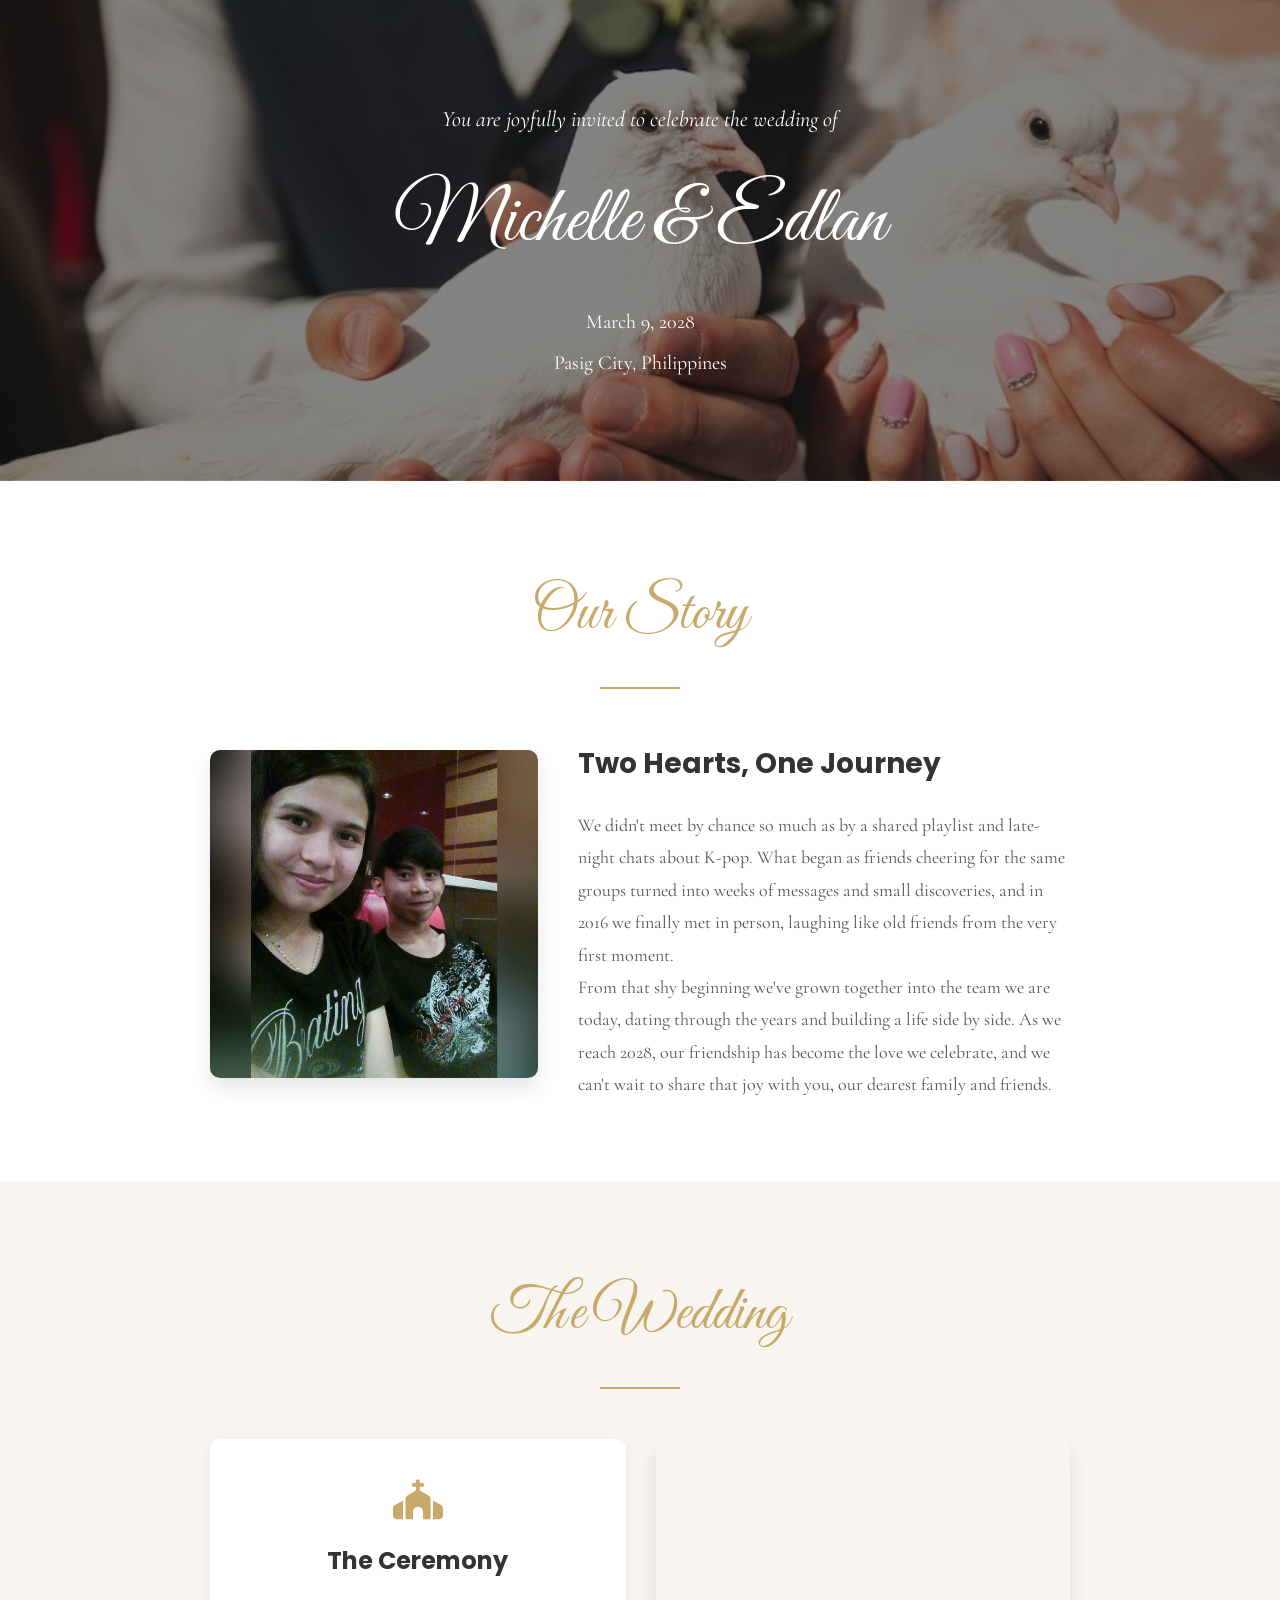
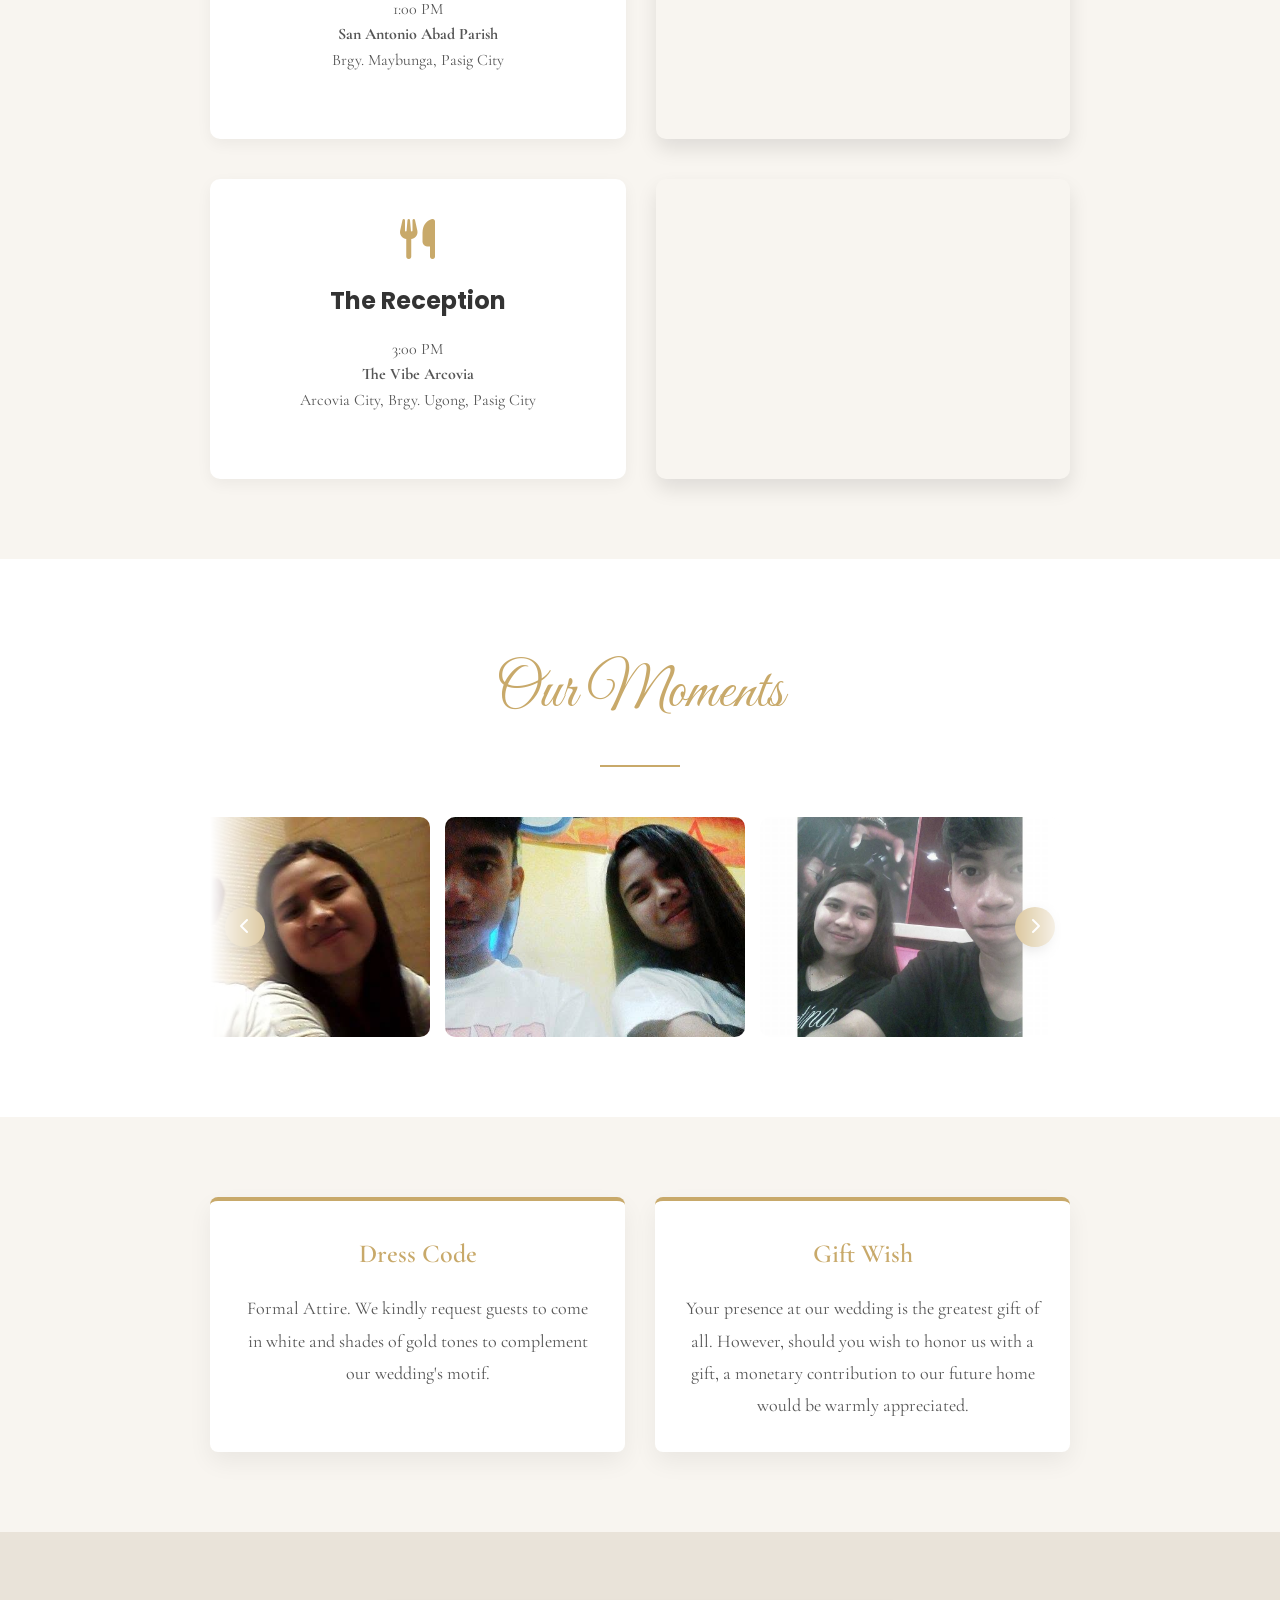
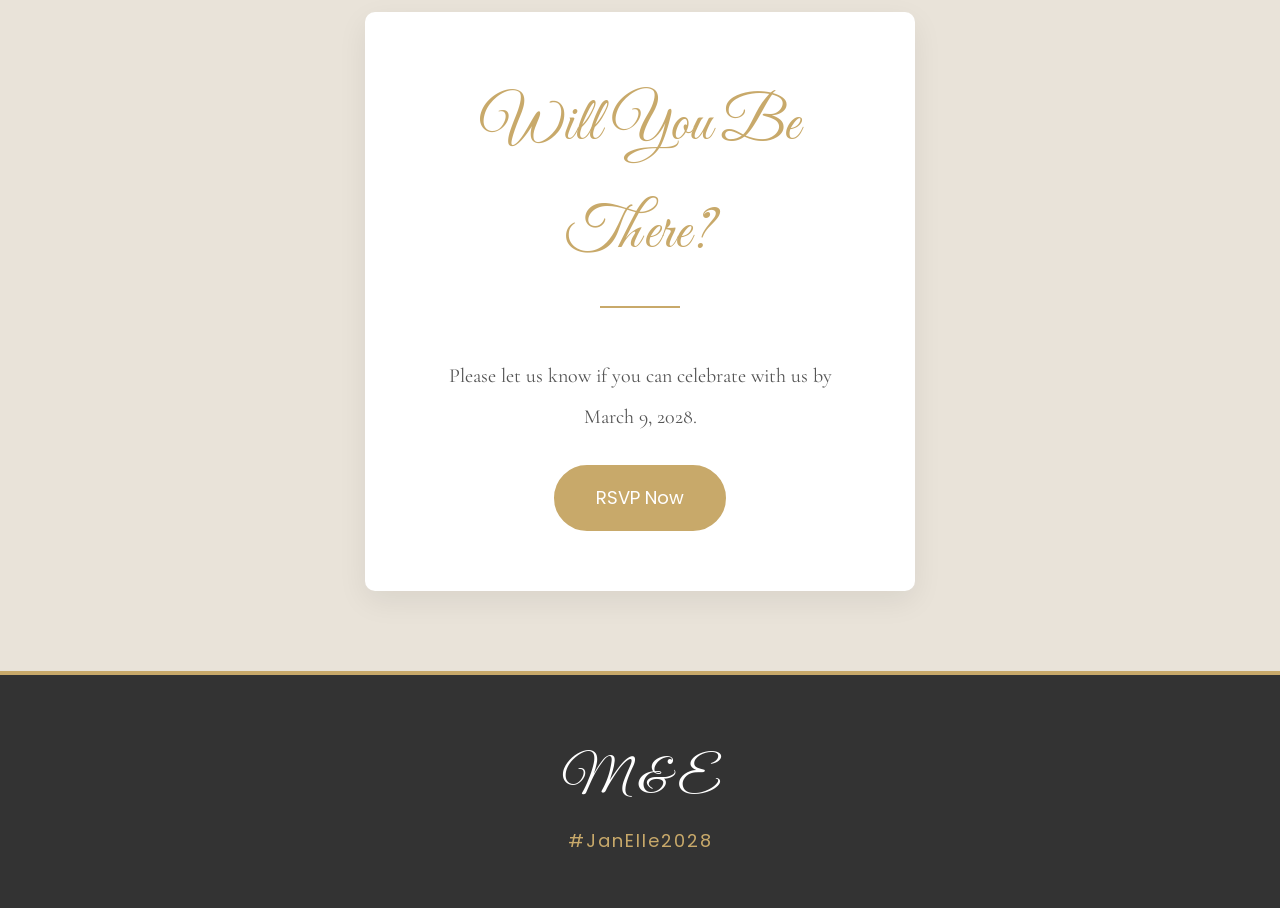
==== invitation.html @ df29e077 "FINAL-WEDDING-INVITATION" ====
<!DOCTYPE html>
<html lang="en">
<head>
    <meta charset="UTF-8">
    <meta name="viewport" content="width=device-width, initial-scale=1.0">
    <title>You're Invited! | Michelle & Edlan</title>

    <link rel="stylesheet" href="css/invitation.css">

    <!-- Fonts -->
    <link rel="preconnect" href="https://fonts.googleapis.com">
    <link rel="preconnect" href="https://fonts.gstatic.com" crossorigin>
    <link href="https://fonts.googleapis.com/css2?family=Cormorant+Garamond:ital,wght@0,400;0,600;1,400&family=Great+Vibes&family=Poppins:wght@300;400&display=swap" rel="stylesheet">
    
    <!-- Icons (Font Awesome) -->
    <link rel="stylesheet" href="https://cdnjs.cloudflare.com/ajax/libs/font-awesome/6.5.2/css/all.min.css">

    <link rel="icon" href="favicon.svg" type="image/svg+xml">
</head>
<body class="fade-in">

    <!-- Header Section -->
    <header class="main-header">
        <div class="container">
            <p>You are joyfully invited to celebrate the wedding of</p>
            <h1 class="couple-names">Michelle & Edlan</h1>
            <div class="date-place">
                <span>March 9, 2028</span>
                <span>Pasig City, Philippines</span>
            </div>
        </div>
    </header>

    <!-- Our Story Section -->
    <section class="story-section scroll-reveal">
        <div class="container">
            <h2 class="section-title">Our Story</h2>
            <div class="story-content">
                <div class="story-image">
                    <img class="lightbox-target" src="img/our-story.jpg" alt="Couple Photo">
                </div>
                <div class="story-text">
                    <h3>Two Hearts, One Journey</h3>
                    <p>We didn't meet by chance so much as by a shared playlist and late-night chats about K‑pop. What began as friends cheering for the same groups turned into weeks of messages and small discoveries, and in 2016 we finally met in person, laughing like old friends from the very first moment.</p>
                    <p>From that shy beginning we've grown together into the team we are today, dating through the years and building a life side by side. As we reach 2028, our friendship has become the love we celebrate, and we can't wait to share that joy with you, our dearest family and friends.</p>
                </div>
            </div>
        </div>
    </section>

    <!-- Event Details Section -->
    <section class="event-section scroll-reveal">
        <div class="container">
            <h2 class="section-title">The Wedding</h2>
            <div class="event-rows">
                <div class="event-row">
                    <div class="event-card">
                        <i class="fa-solid fa-church"></i>
                        <h3>The Ceremony</h3>
                        <p>1:00 PM</p>
                        <p><strong>San Antonio Abad Parish</strong></p>
                        <p>Brgy. Maybunga, Pasig City</p>
                    </div>
                    <div class="map-container">
                        <iframe
                            src="https://www.google.com/maps?q=14.5780865,121.0821453&z=16&output=embed"
                            width="100%"
                            height="300"
                            style="border:0;"
                            allowfullscreen=""
                            loading="lazy"
                            referrerpolicy="no-referrer-when-downgrade">
                        </iframe>
                    </div>
                </div>

                <div class="event-row">
                    <div class="event-card">
                        <i class="fa-solid fa-utensils"></i>
                        <h3>The Reception</h3>
                        <p>3:00 PM</p>
                        <p><strong>The Vibe Arcovia</strong></p>
                        <p>Arcovia City, Brgy. Ugong, Pasig City</p>
                    </div>
                    <div class="map-container">
                        <iframe
                            src="https://www.google.com/maps?q=14.5786326,121.0717925&z=16&output=embed"
                            width="100%"
                            height="300"
                            style="border:0;"
                            allowfullscreen=""
                            loading="lazy"
                            referrerpolicy="no-referrer-when-downgrade">
                        </iframe>
                    </div>
                </div>
            </div>
        </div>
    </section>

    <!-- Gallery Section -->
    <section class="gallery-section scroll-reveal">
        <div class="container">
            <h2 class="section-title">Our Moments</h2>
            <div class="gallery-carousel">
                <button class="gallery-nav gallery-prev" aria-label="Previous slide"><i class="fa-solid fa-chevron-left"></i></button>
                <div class="photo-grid">
                    <img class="lightbox-target" src="img/1.jpg" alt="Gallery image 1">
                    <img class="lightbox-target" src="img/2.jpg" alt="Gallery image 2">
                    <img class="lightbox-target" src="img/3.jpg" alt="Gallery image 3">
                    <img class="lightbox-target" src="img/4.jpg" alt="Gallery image 4">
                    <img class="lightbox-target" src="img/5.jpg" alt="Gallery image 5">
                    <img class="lightbox-target" src="img/6.jpg" alt="Gallery image 6">
                    <img class="lightbox-target" src="img/7.jpg" alt="Gallery image 7">
                    <img class="lightbox-target" src="img/8.jpg" alt="Gallery image 8">
                </div>
                <button class="gallery-nav gallery-next" aria-label="Next slide"><i class="fa-solid fa-chevron-right"></i></button>
            </div>
        </div>
    </section>

    <!-- Attire & Gifts Section -->
    <section class="info-section scroll-reveal">
        <div class="container">
            <div class="info-card">
                <h3>Dress Code</h3>
                <p>Formal Attire. We kindly request guests to come in white and shades of gold tones to complement our wedding's motif.</p>
            </div>
            <div class="info-card">
                <h3>Gift Wish</h3>
                <p>Your presence at our wedding is the greatest gift of all. However, should you wish to honor us with a gift, a monetary contribution to our future home would be warmly appreciated.</p>
            </div>
        </div>
    </section>

    <!-- RSVP Section -->
    <section class="rsvp-section scroll-reveal">
        <div class="container">
            <div class="rsvp-box">
                <h2 class="section-title">Will You Be There?</h2>
                <p>Please let us know if you can celebrate with us by</p>
                <p>March 9, 2028.</p>
                <a href="https://forms.gle/your-form-link-here" target="_blank" rel="noopener noreferrer" class="rsvp-button">RSVP Now</a>
            </div>
        </div>
    </section>

    <!-- Footer -->
    <footer class="main-footer">
        <div class="container">
            <h3 class="couple-names">M & E</h3>
            <p>#JanElle2028</p>
        </div>
    </footer>

    <!-- Lightbox modal for viewing images full-size -->
    <div id="lightbox" class="lightbox" aria-hidden="true">
        <div class="lightbox-overlay"></div>
        <div class="lightbox-content" role="dialog" aria-modal="true">
            <button class="lightbox-close" aria-label="Close">×</button>
            <div class="lightbox-spinner" aria-hidden="true"></div>
            <img class="lightbox-image" src="" alt="" />
        </div>
    </div>
    <script src="js/invitation.js"></script>
</body>
</html>
---- css/invitation.css ----
/* --- GENERAL STYLES --- */
* {
    margin: 0;
    padding: 0;
    box-sizing: border-box;
}

body {
    font-family: 'Cormorant Garamond', serif;
    background-color: #f8f5f0;
    color: #555;
    line-height: 1.8;
    font-size: 18px;
    transition: opacity 0.8s ease-in-out;
}

/* For page load transition */
body.fade-in {
    opacity: 0;
}

.container {
    max-width: 900px;
    margin: 0 auto;
    padding: 0 20px;
    text-align: center;
}

section {
    padding: 80px 0;
}

.section-title {
    font-family: 'Great Vibes', cursive;
    font-size: 60px;
    font-weight: 400;
    color: #c8a96a;
    margin-bottom: 50px;
    position: relative;
    padding-bottom: 20px;
}

.section-title::after {
    content: '';
    position: absolute;
    bottom: 0;
    left: 50%;
    transform: translateX(-50%);
    width: 80px;
    height: 2px;
    background-color: #c8a96a;
}

/* --- SCROLL ANIMATION --- */
.scroll-reveal {
    opacity: 0;
    transform: translateY(40px);
    transition: opacity 1.2s ease-out, transform 1.2s ease-out;
}

.scroll-reveal.visible {
    opacity: 1;
    transform: translateY(0);
}

/* --- HEADER --- */
.main-header {
    background: linear-gradient(rgba(0,0,0,0.45), rgba(0,0,0,0.45)), url("../img/gettyimages-1154581957-1024x683.avif");
    background-size: cover;
    background-position: center;
    background-repeat: no-repeat;
    color: #fff;
    padding: 100px 0;
    text-align: center;
}

.main-header p {
    font-size: 22px;
    font-style: italic;
}

.couple-names {
    font-family: 'Great Vibes', cursive;
    font-size: 80px;
    font-weight: 400;
    margin: 10px 0;
}

.date-place {
    font-size: 20px;
}

.date-place span {
    display: block;
    margin-top: 5px;
}

/* --- OUR STORY SECTION --- */
.story-section {
    background-color: #fff;
}

.story-content {
    display: flex;
    align-items: center;
    gap: 40px;
    text-align: left;
}

.story-image {
    flex: 1;
    max-width: 350px;
}

.story-image img {
    width: 100%;
    border-radius: 10px;
    box-shadow: 0 10px 20px rgba(0,0,0,0.1);
}

.story-text {
    flex: 1.5;
}

.story-text h3 {
    font-family: 'Poppins', sans-serif;
    font-size: 28px;
    color: #333;
    margin-bottom: 20px;
}

/* --- EVENT DETAILS SECTION --- */
.event-details {
    display: flex;
    justify-content: center;
    gap: 30px;
    margin-bottom: 50px;
}

/* New layout for event rows with side-by-side maps */
.event-rows {
    display: flex;
    flex-direction: column;
    gap: 40px;
}


.event-row {
    display: flex;
    gap: 30px;
    align-items: stretch;
}

.event-row .event-card,
.event-row .map-container {
    flex: 1 1 420px;
    min-height: 300px;
    display: flex;
    flex-direction: column;
}

.event-row .event-card {
    max-width: 520px;
}

.event-row .map-container {
    border-radius: 10px;
    overflow: hidden;
    box-shadow: 0 10px 20px rgba(0,0,0,0.1);
}

.map-container iframe {
    width: 100%;
    height: 100%;
    min-height: 300px;
    border: 0;
}

.event-card {
    background: #fff;
    padding: 40px;
    border-radius: 10px;
    box-shadow: 0 5px 15px rgba(0,0,0,0.05);
    flex: 1;
    max-width: 350px;
}

.event-card i {
    font-size: 40px;
    color: #c8a96a;
    margin-bottom: 20px;
}

.event-card h3 {
    font-family: 'Poppins', sans-serif;
    font-size: 24px;
    color: #333;
    margin-bottom: 15px;
}

.event-card p {
    font-size: 16px;
    line-height: 1.6;
}

.map-container {
    border-radius: 10px;
    overflow: hidden;
    box-shadow: 0 10px 20px rgba(0,0,0,0.1);
}

/* --- GALLERY SECTION --- */
.gallery-section {
    background-color: #fff;
}

.gallery-carousel {
    overflow: hidden;
    position: relative;
    /* Add a gradient mask for a fade-out effect on the edges */
    -webkit-mask-image: linear-gradient(to right, transparent, black 10%, black 90%, transparent);
    mask-image: linear-gradient(to right, transparent, black 10%, black 90%, transparent);
}

.gallery-nav {
    position: absolute;
    top: 50%;
    transform: translateY(-50%);
    z-index: 10; /* Ensure buttons are on top */
    background: #c8a96a; /* Gold color for visibility */
    color: #fff; /* White icon */
    border: none;
    width: 40px;
    height: 40px;
    border-radius: 50%;
    font-size: 16px;
    cursor: pointer;
    box-shadow: 0 4px 12px rgba(0,0,0,0.2);
    transition: background-color 0.2s ease, transform 0.2s ease;
}
.gallery-nav:hover {
    background-color: #b89552; /* Darker gold on hover */
    transform: translateY(-50%) scale(1.1);
}
.gallery-prev { left: 15px; }
.gallery-next { right: 15px; }

.photo-grid {
    display: flex;
    gap: 15px;
    /* The transform property is now controlled by JavaScript */
}

.gallery-carousel:hover .photo-grid {
    /* Pausing is now handled by JavaScript */
}

.photo-grid img {
    width: 300px; /* Fixed width for consistent sizing */
    height: 220px; /* Fixed height */
    object-fit: cover;
    border-radius: 10px;
    transition: transform 0.3s ease, box-shadow 0.3s ease;
    flex-shrink: 0; /* Prevent images from shrinking */
    cursor: pointer;
}

.photo-grid img:hover {
    transform: scale(1.05);
    box-shadow: 0 15px 30px rgba(0,0,0,0.15);
}

/* --- INFO SECTION (ATTIRE & GIFTS) --- */
.info-section .container {
    display: flex;
    gap: 30px;
}

.info-card {
    flex: 1;
    background: #fff;
    padding: 30px;
    text-align: center;
    border-radius: 8px;
    border-top: 4px solid #c8a96a;
    box-shadow: 0 10px 25px rgba(0,0,0,0.06);
}

.info-card h3 {
    /* Use the main elegant font, make it gold and slightly larger */
    font-family: 'Cormorant Garamond', serif;
    font-size: 26px;
    font-weight: 600; /* Bolder than normal text */
    color: #c8a96a;
    margin-bottom: 15px;
}

/* --- RSVP SECTION --- */
.rsvp-section {
    background-color: #e9e3d9;
}

.rsvp-box {
    background: #fff;
    padding: 60px 40px;
    border-radius: 10px;
    box-shadow: 0 10px 30px rgba(0,0,0,0.07);
    max-width: 550px;
    margin: 0 auto;
}

.rsvp-section p {
    margin: 0;
    padding: 0;
    font-size: 20px;
}
.rsvp-box p:first-of-type { margin-bottom: 5px; }
.rsvp-box p:nth-of-type(2) { margin-bottom: 30px; }


.rsvp-button {
    display: inline-block;
    padding: 15px 40px;
    border: 2px solid #c8a96a;
    border-radius: 50px;
    background: #c8a96a;
    color: white;
    font-size: 18px;
    font-family: 'Poppins', sans-serif;
    text-decoration: none;
    cursor: pointer;
    transition: background-color 0.3s, color 0.3s;
}

.rsvp-button:hover {
    background-color: transparent;
    color: #c8a96a;
}

/* --- FOOTER --- */
footer.main-footer {
    background-color: #333;
    color: #fff;
    border-top: 4px solid #c8a96a;
    padding: 50px 0;
    text-align: center;
}

footer .couple-names {
    font-size: 50px;
    margin-bottom: 0;
}

footer p {
    font-family: 'Poppins', sans-serif;
    letter-spacing: 2px;
    color: #c8a96a;
}

/* --- RESPONSIVE DESIGN --- */
@media (max-width: 768px) {
    .story-content, .info-section .container {
        flex-direction: column;
    }

    .event-details {
        flex-direction: column;
        align-items: center;
    }

    .event-row {
        flex-direction: column;
    }
    .couple-names {
        font-size: 60px;
    }

    .section-title {
        font-size: 50px;
    }
}

/* --- LIGHTBOX / MODAL IMAGE VIEWER --- */
.lightbox {
    position: fixed;
    inset: 0;
    display: flex;
    align-items: center;
    justify-content: center;
    visibility: hidden;
    opacity: 0;
    transition: opacity 240ms ease-in-out, visibility 240ms;
    z-index: 1000;
    padding: 40px 20px; /* Add padding for spacing from viewport edges */
    overflow: auto; /* Move scrolling to the main lightbox container */
}
.lightbox.open {
    visibility: visible;
    opacity: 1;
}
.lightbox-overlay {
    position: absolute;
    inset: 0;
    background: rgba(0,0,0,0.85);
}
.lightbox-content {
    position: relative;
    z-index: 2;
    /* This container now shrink-wraps the image. */
    /* The parent (.lightbox) handles centering and scrolling. */
}
.lightbox-image {
    /* Display image at its actual size */
    max-width: 90vw;
    max-height: 90vh;
    object-fit: contain; /* Maintain aspect ratio */
    border-radius: 8px;
    box-shadow: 0 20px 40px rgba(0,0,0,0.5);
    display: block;
    margin: 0 auto;
}

.lightbox-spinner {
    width: 48px;
    height: 48px;
    border-radius: 50%;
    border: 4px solid rgba(255,255,255,0.15);
    border-top-color: rgba(255,255,255,0.9);
    animation: spin 1s linear infinite;
    position: absolute;
    z-index: 3;
    left: 50%;
    top: 50%;
    transform: translate(-50%, -50%);
}

@keyframes spin { to { transform: rotate(360deg); } }
.lightbox-close {
    position: absolute;
    top: -15px;
    right: -15px;
    z-index: 3;
    background: #fff;
    color: #333;
    border: 0;
    width: 36px;
    height: 36px;
    border-radius: 50%;
    font-size: 20px;
    line-height: 1;
    cursor: pointer;
    box-shadow: 0 6px 12px rgba(0,0,0,0.15);
}

@media (max-width: 480px) {
    .lightbox-close { top: -12px; right: -12px; width: 32px; height: 32px; }
}
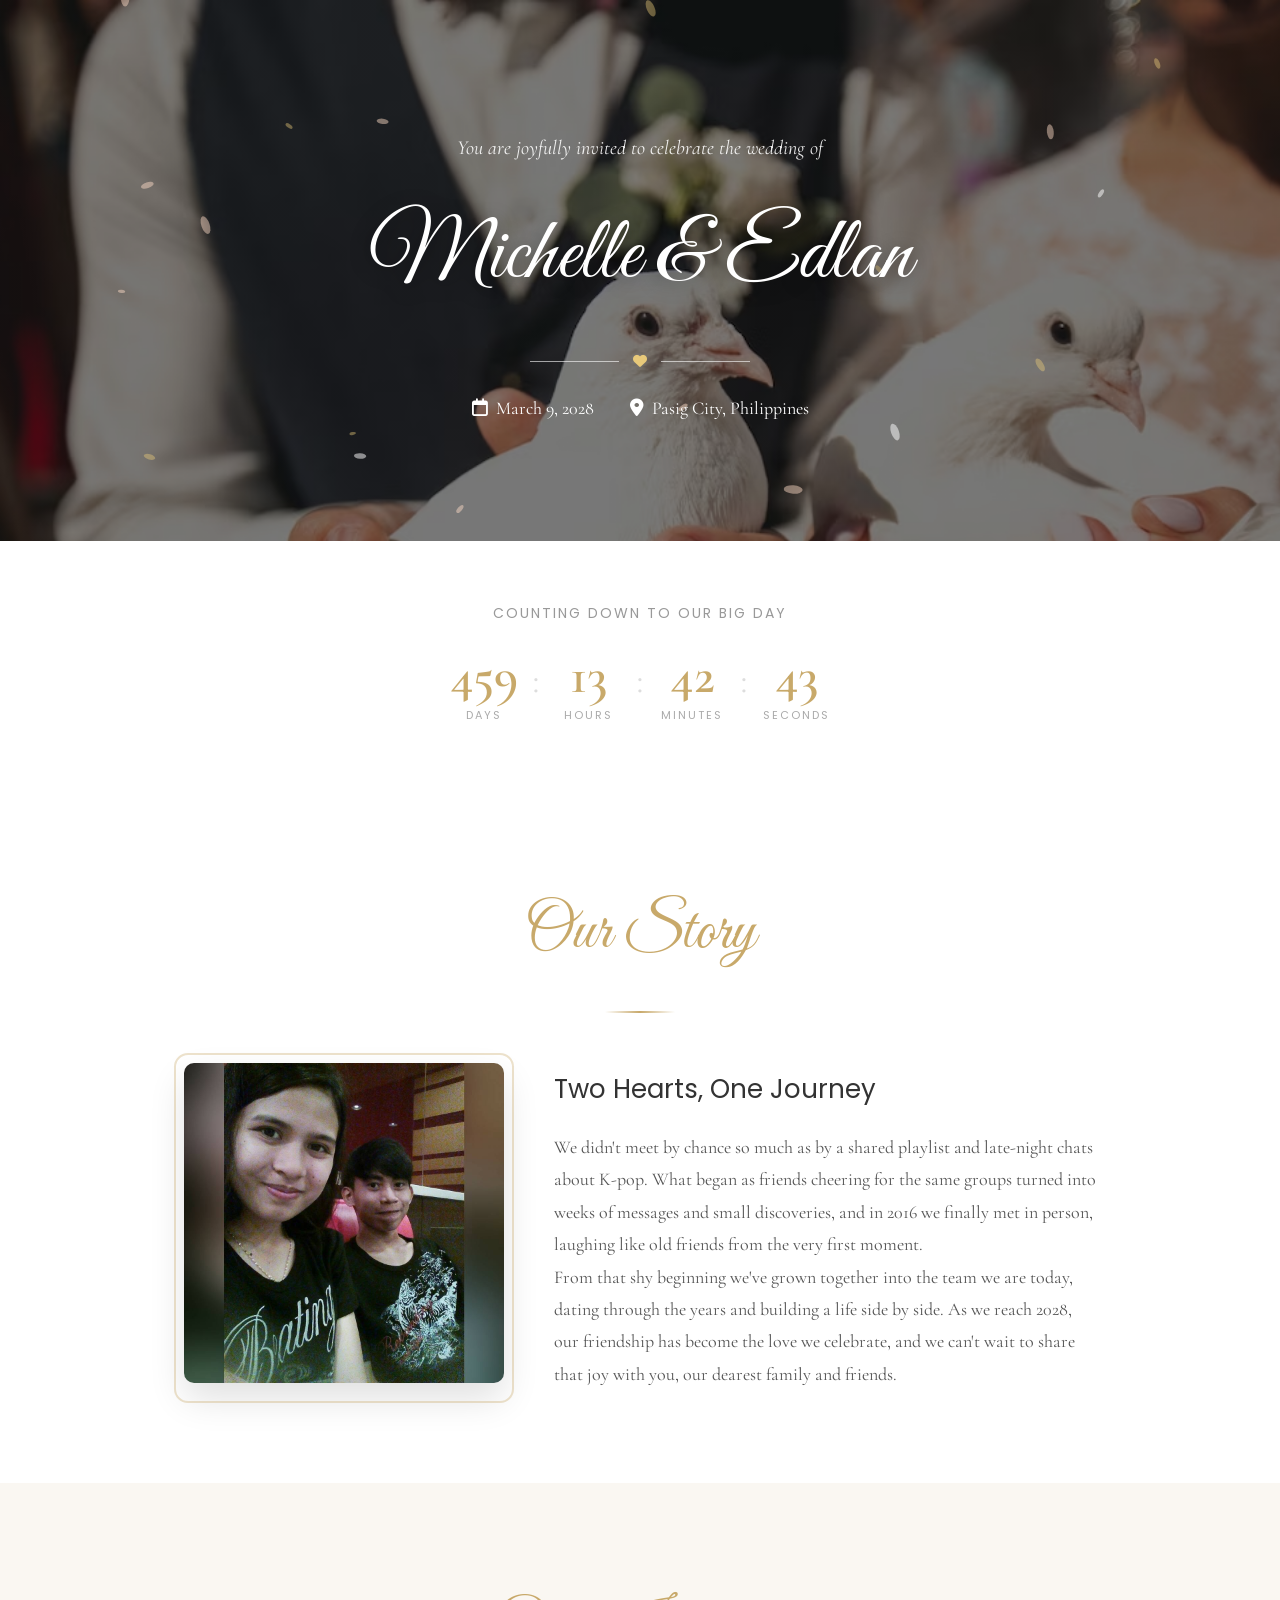
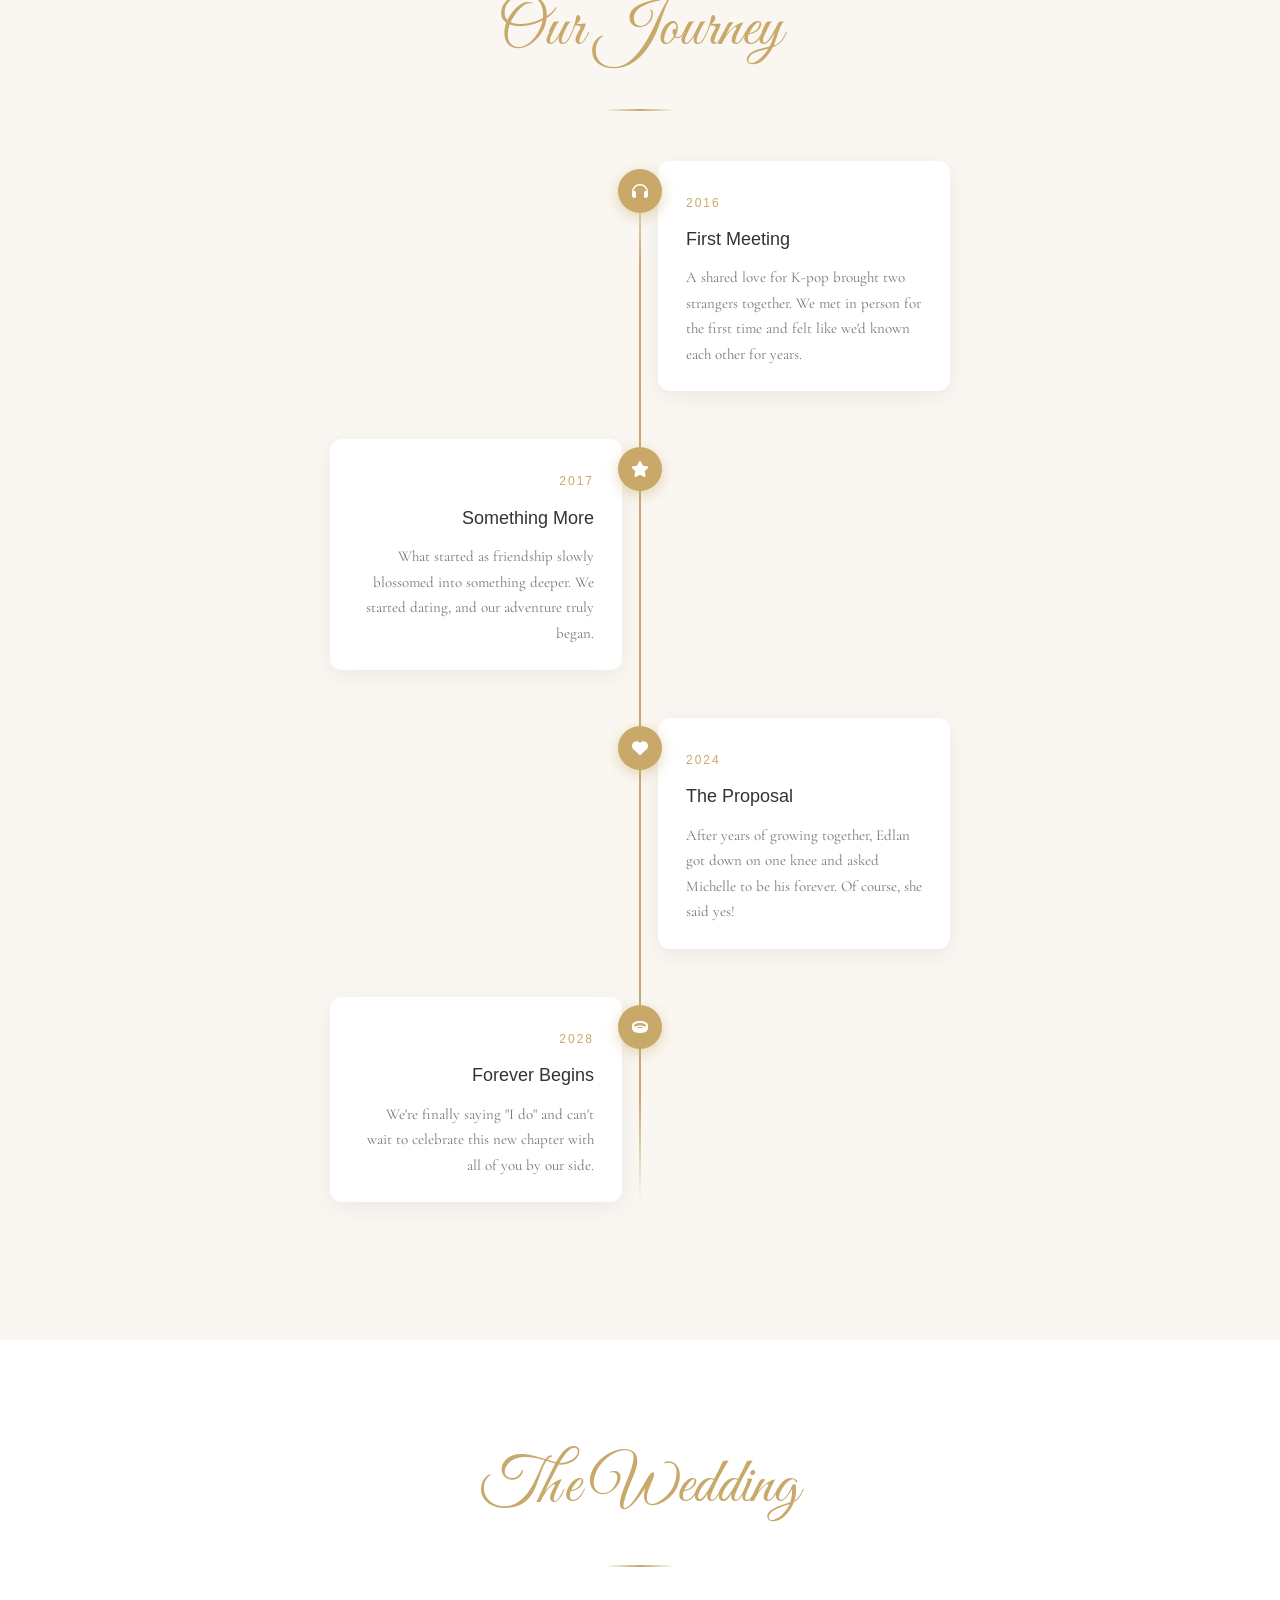
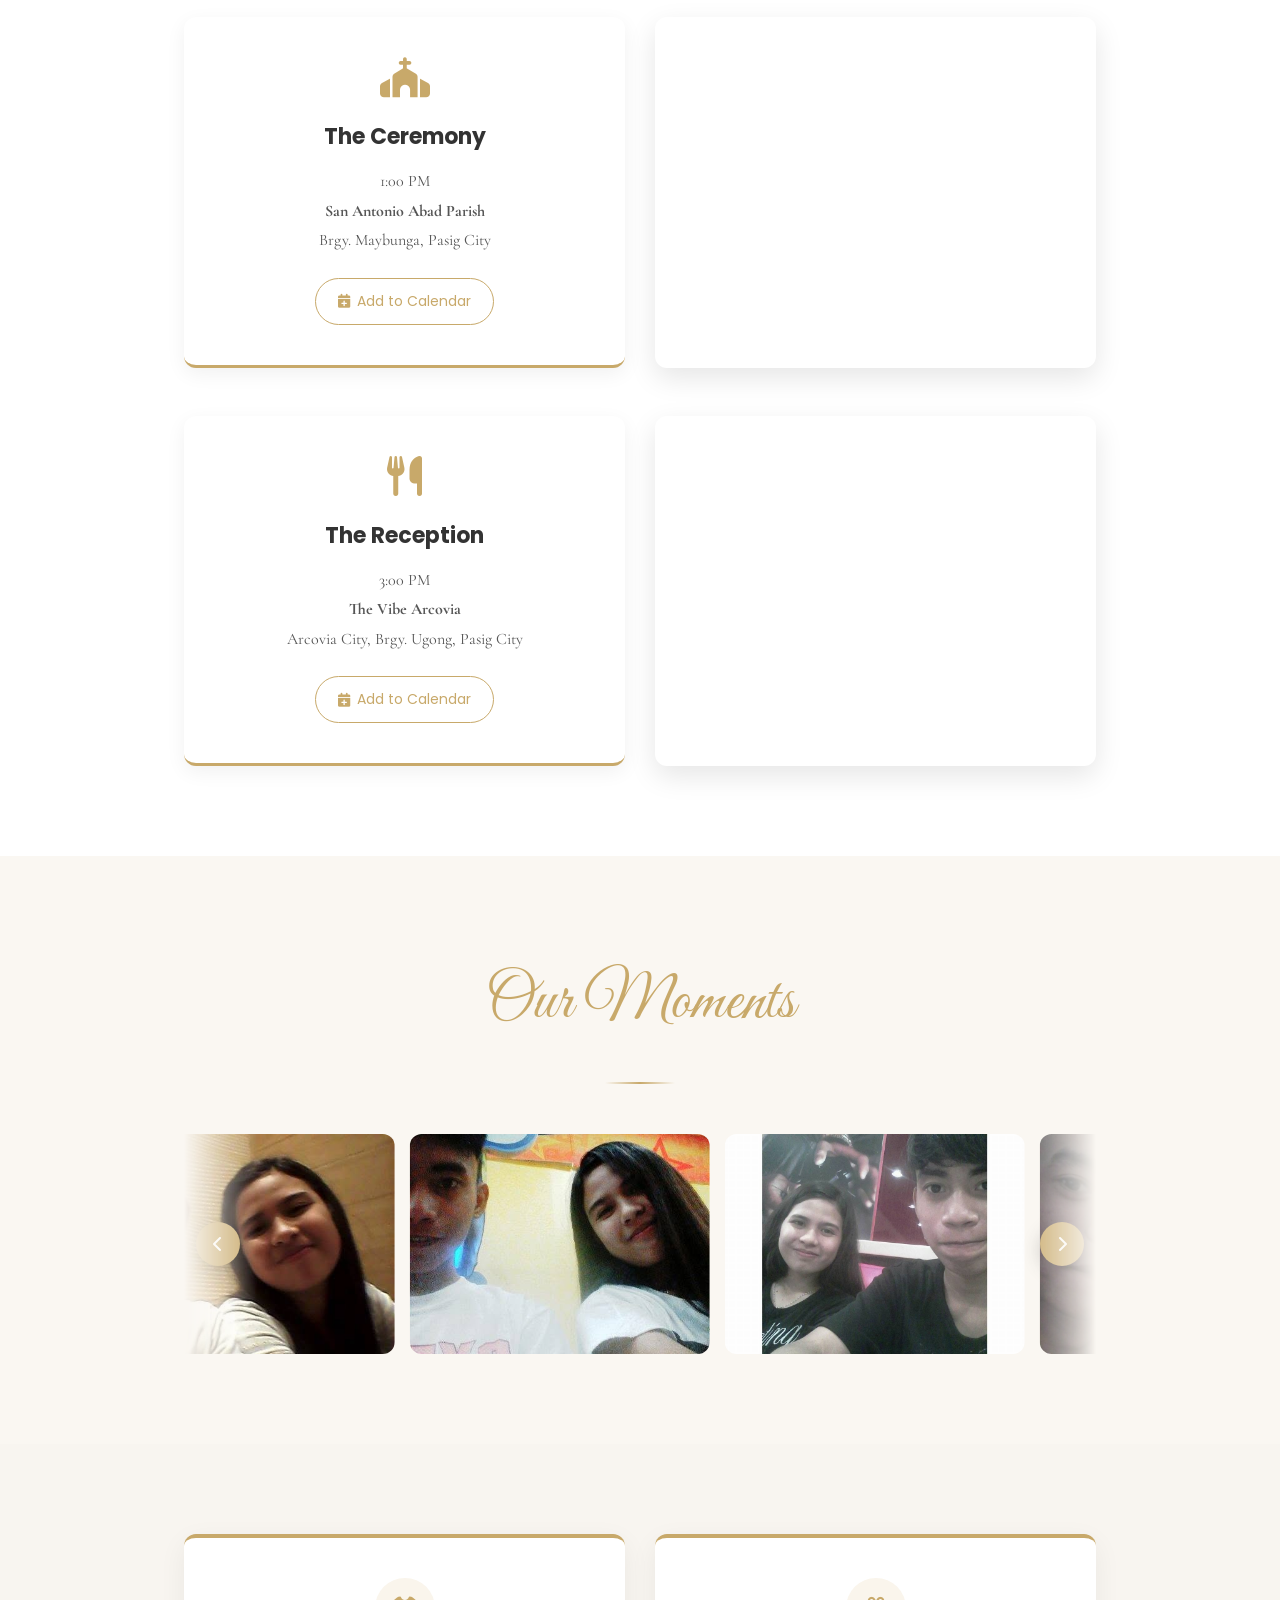
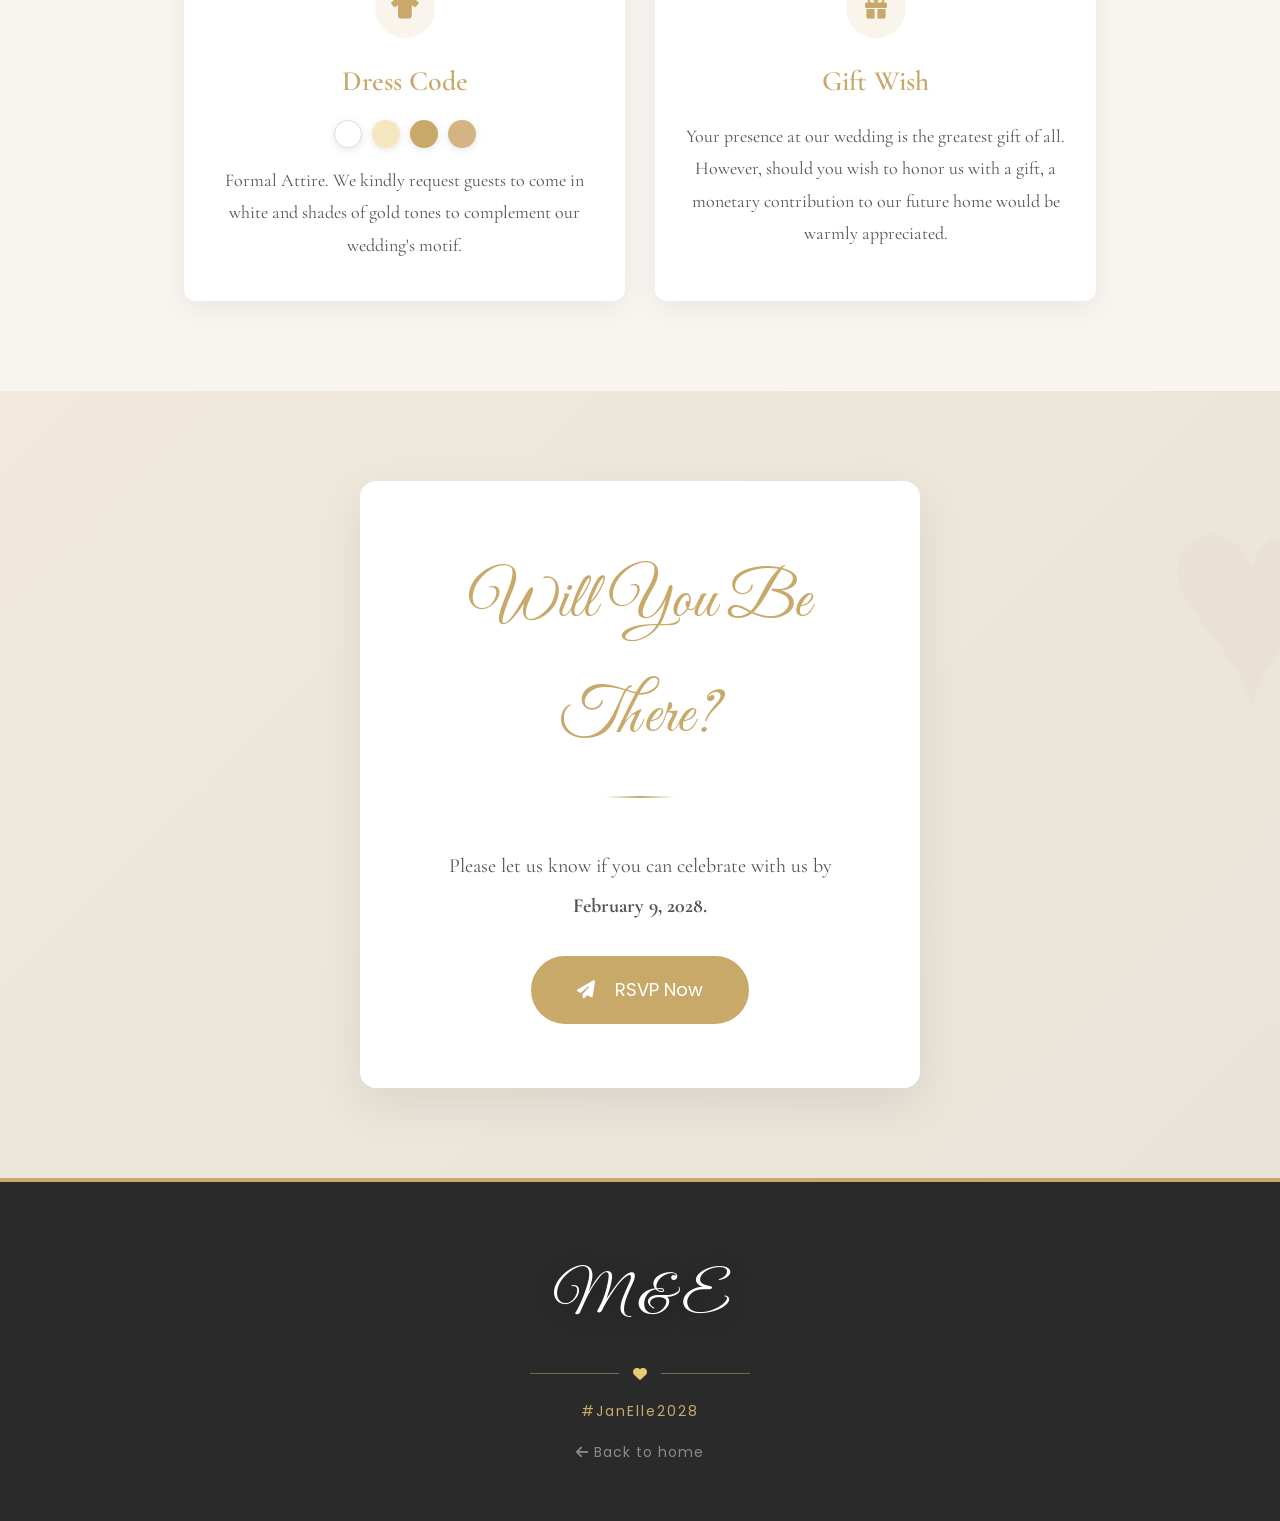
==== commit 0fe7f759: "Updated-9/26/26" ====
--- a/invitation.html
+++ b/invitation.html
@@ -3,7 +3,7 @@
 <head>
     <meta charset="UTF-8">
     <meta name="viewport" content="width=device-width, initial-scale=1.0">
-    <title>You're Invited! | Michelle & Edlan</title>
+    <title>You're Invited! | Michelle &amp; Edlan</title>
 
     <link rel="stylesheet" href="css/invitation.css">
 
@@ -11,7 +11,7 @@
     <link rel="preconnect" href="https://fonts.googleapis.com">
     <link rel="preconnect" href="https://fonts.gstatic.com" crossorigin>
     <link href="https://fonts.googleapis.com/css2?family=Cormorant+Garamond:ital,wght@0,400;0,600;1,400&family=Great+Vibes&family=Poppins:wght@300;400&display=swap" rel="stylesheet">
-    
+
     <!-- Icons (Font Awesome) -->
     <link rel="stylesheet" href="https://cdnjs.cloudflare.com/ajax/libs/font-awesome/6.5.2/css/all.min.css">
 
@@ -19,20 +19,48 @@
 </head>
 <body class="fade-in">
 
-    <!-- Header Section -->
+    <!-- ==================== FLOATING MUSIC PLAYER ==================== -->
+    <div id="music-player" class="music-player" title="Toggle background music">
+        <button id="music-toggle" class="music-btn" aria-label="Play background music">
+            <i class="fa-solid fa-music"></i>
+        </button>
+        <span class="music-label">Music</span>
+    </div>
+
+    <!-- ==================== HEADER SECTION ==================== -->
     <header class="main-header">
-        <div class="container">
-            <p>You are joyfully invited to celebrate the wedding of</p>
-            <h1 class="couple-names">Michelle & Edlan</h1>
+        <canvas id="header-petals"></canvas>
+        <div class="container header-content">
+            <p class="header-sub">You are joyfully invited to celebrate the wedding of</p>
+            <h1 class="couple-names">Michelle &amp; Edlan</h1>
+            <div class="header-divider">
+                <span></span><i class="fa-solid fa-heart"></i><span></span>
+            </div>
             <div class="date-place">
-                <span>March 9, 2028</span>
-                <span>Pasig City, Philippines</span>
+                <span><i class="fa-regular fa-calendar"></i>&nbsp; March 9, 2028</span>
+                <span><i class="fa-solid fa-location-dot"></i>&nbsp; Pasig City, Philippines</span>
             </div>
         </div>
     </header>
 
-    <!-- Our Story Section -->
-    <section class="story-section scroll-reveal">
+    <!-- ==================== COUNTDOWN (inside invitation) ==================== -->
+    <section class="inv-countdown-section scroll-reveal" id="story-anchor">
+        <div class="container">
+            <p class="inv-countdown-label">Counting down to our big day</p>
+            <div class="inv-countdown">
+                <div class="inv-cd-unit"><span id="i-days">0</span><small>Days</small></div>
+                <div class="inv-cd-sep">:</div>
+                <div class="inv-cd-unit"><span id="i-hours">0</span><small>Hours</small></div>
+                <div class="inv-cd-sep">:</div>
+                <div class="inv-cd-unit"><span id="i-minutes">0</span><small>Minutes</small></div>
+                <div class="inv-cd-sep">:</div>
+                <div class="inv-cd-unit"><span id="i-seconds">0</span><small>Seconds</small></div>
+            </div>
+        </div>
+    </section>
+
+    <!-- ==================== OUR STORY SECTION ==================== -->
+    <section class="story-section scroll-reveal" id="story">
         <div class="container">
             <h2 class="section-title">Our Story</h2>
             <div class="story-content">
@@ -48,7 +76,48 @@
         </div>
     </section>
 
-    <!-- Event Details Section -->
+    <!-- ==================== TIMELINE SECTION ==================== -->
+    <section class="timeline-section scroll-reveal">
+        <div class="container">
+            <h2 class="section-title">Our Journey</h2>
+            <div class="timeline">
+                <div class="timeline-item scroll-reveal">
+                    <div class="timeline-dot"><i class="fa-solid fa-headphones"></i></div>
+                    <div class="timeline-card">
+                        <span class="timeline-year">2016</span>
+                        <h4>First Meeting</h4>
+                        <p>A shared love for K-pop brought two strangers together. We met in person for the first time and felt like we'd known each other for years.</p>
+                    </div>
+                </div>
+                <div class="timeline-item scroll-reveal">
+                    <div class="timeline-dot"><i class="fa-solid fa-star"></i></div>
+                    <div class="timeline-card">
+                        <span class="timeline-year">2017</span>
+                        <h4>Something More</h4>
+                        <p>What started as friendship slowly blossomed into something deeper. We started dating, and our adventure truly began.</p>
+                    </div>
+                </div>
+                <div class="timeline-item scroll-reveal">
+                    <div class="timeline-dot"><i class="fa-solid fa-heart"></i></div>
+                    <div class="timeline-card">
+                        <span class="timeline-year">2024</span>
+                        <h4>The Proposal</h4>
+                        <p>After years of growing together, Edlan got down on one knee and asked Michelle to be his forever. Of course, she said yes!</p>
+                    </div>
+                </div>
+                <div class="timeline-item scroll-reveal">
+                    <div class="timeline-dot"><i class="fa-solid fa-ring"></i></div>
+                    <div class="timeline-card">
+                        <span class="timeline-year">2028</span>
+                        <h4>Forever Begins</h4>
+                        <p>We're finally saying "I do" and can't wait to celebrate this new chapter with all of you by our side.</p>
+                    </div>
+                </div>
+            </div>
+        </div>
+    </section>
+
+    <!-- ==================== EVENT DETAILS SECTION ==================== -->
     <section class="event-section scroll-reveal">
         <div class="container">
             <h2 class="section-title">The Wedding</h2>
@@ -60,6 +129,12 @@
                         <p>1:00 PM</p>
                         <p><strong>San Antonio Abad Parish</strong></p>
                         <p>Brgy. Maybunga, Pasig City</p>
+                        <a class="add-to-cal-btn"
+                           href="data:text/calendar;charset=utf-8,BEGIN%3AVCALENDAR%0AVERSION%3A2.0%0ABEGIN%3AVEVENT%0ADTSTART%3A20280309T050000Z%0ADTEND%3A20280309T070000Z%0ASUMMARY%3AMichelle%20%26%20Edlan%20Wedding%20Ceremony%0ALOCATION%3ASan%20Antonio%20Abad%20Parish%2C%20Brgy.%20Maybunga%2C%20Pasig%20City%0ADESCRIPTION%3AWedding%20ceremony%20of%20Michelle%20%26%20Edlan%0AEND%3AVEVENT%0AEND%3AVCALENDAR"
+                           download="wedding-ceremony.ics"
+                           aria-label="Add ceremony to calendar">
+                            <i class="fa-solid fa-calendar-plus"></i> Add to Calendar
+                        </a>
                     </div>
                     <div class="map-container">
                         <iframe
@@ -81,6 +156,12 @@
                         <p>3:00 PM</p>
                         <p><strong>The Vibe Arcovia</strong></p>
                         <p>Arcovia City, Brgy. Ugong, Pasig City</p>
+                        <a class="add-to-cal-btn"
+                           href="data:text/calendar;charset=utf-8,BEGIN%3AVCALENDAR%0AVERSION%3A2.0%0ABEGIN%3AVEVENT%0ADTSTART%3A20280309T070000Z%0ADTEND%3A20280309T140000Z%0ASUMMARY%3AMichelle%20%26%20Edlan%20Wedding%20Reception%0ALOCATION%3AThe%20Vibe%20Arcovia%2C%20Arcovia%20City%2C%20Pasig%20City%0ADESCRIPTION%3AWedding%20reception%20of%20Michelle%20%26%20Edlan%0AEND%3AVEVENT%0AEND%3AVCALENDAR"
+                           download="wedding-reception.ics"
+                           aria-label="Add reception to calendar">
+                            <i class="fa-solid fa-calendar-plus"></i> Add to Calendar
+                        </a>
                     </div>
                     <div class="map-container">
                         <iframe
@@ -98,7 +179,7 @@
         </div>
     </section>
 
-    <!-- Gallery Section -->
+    <!-- ==================== GALLERY SECTION ==================== -->
     <section class="gallery-section scroll-reveal">
         <div class="container">
             <h2 class="section-title">Our Moments</h2>
@@ -119,49 +200,72 @@
         </div>
     </section>
 
-    <!-- Attire & Gifts Section -->
+    <!-- ==================== ATTIRE & GIFTS SECTION ==================== -->
     <section class="info-section scroll-reveal">
         <div class="container">
             <div class="info-card">
+                <div class="info-icon"><i class="fa-solid fa-shirt"></i></div>
                 <h3>Dress Code</h3>
+                <div class="color-swatches">
+                    <span class="swatch" style="background:#fff;border:1px solid #ddd;" title="White"></span>
+                    <span class="swatch" style="background:#f5e7c1;" title="Champagne"></span>
+                    <span class="swatch" style="background:#c8a96a;" title="Gold"></span>
+                    <span class="swatch" style="background:#d4b483;" title="Sandy Gold"></span>
+                </div>
                 <p>Formal Attire. We kindly request guests to come in white and shades of gold tones to complement our wedding's motif.</p>
             </div>
             <div class="info-card">
+                <div class="info-icon"><i class="fa-solid fa-gift"></i></div>
                 <h3>Gift Wish</h3>
                 <p>Your presence at our wedding is the greatest gift of all. However, should you wish to honor us with a gift, a monetary contribution to our future home would be warmly appreciated.</p>
             </div>
         </div>
     </section>
 
-    <!-- RSVP Section -->
+    <!-- ==================== RSVP SECTION ==================== -->
     <section class="rsvp-section scroll-reveal">
         <div class="container">
             <div class="rsvp-box">
                 <h2 class="section-title">Will You Be There?</h2>
                 <p>Please let us know if you can celebrate with us by</p>
-                <p>March 9, 2028.</p>
-                <a href="https://forms.gle/your-form-link-here" target="_blank" rel="noopener noreferrer" class="rsvp-button">RSVP Now</a>
-            </div>
-        </div>
-    </section>
-
-    <!-- Footer -->
+                <p><strong>February 9, 2028.</strong></p>
+                <a href="https://forms.gle/your-form-link-here" target="_blank" rel="noopener noreferrer" class="rsvp-button">
+                    <i class="fa-solid fa-paper-plane"></i>&nbsp; RSVP Now
+                </a>
+            </div>
+        </div>
+    </section>
+
+    <!-- ==================== FOOTER ==================== -->
     <footer class="main-footer">
         <div class="container">
-            <h3 class="couple-names">M & E</h3>
+            <h3 class="couple-names">M &amp; E</h3>
+            <div class="footer-divider">
+                <span></span><i class="fa-solid fa-heart"></i><span></span>
+            </div>
             <p>#JanElle2028</p>
+            <p class="footer-back"><a href="index.html"><i class="fa-solid fa-arrow-left"></i> Back to home</a></p>
         </div>
     </footer>
 
-    <!-- Lightbox modal for viewing images full-size -->
+    <!-- ==================== LIGHTBOX ==================== -->
     <div id="lightbox" class="lightbox" aria-hidden="true">
         <div class="lightbox-overlay"></div>
         <div class="lightbox-content" role="dialog" aria-modal="true">
             <button class="lightbox-close" aria-label="Close">×</button>
+            <button class="lightbox-prev" aria-label="Previous image"><i class="fa-solid fa-chevron-left"></i></button>
             <div class="lightbox-spinner" aria-hidden="true"></div>
             <img class="lightbox-image" src="" alt="" />
+            <button class="lightbox-next" aria-label="Next image"><i class="fa-solid fa-chevron-right"></i></button>
         </div>
     </div>
+
+    <!-- Background music (muted autoplay; user unlocks via button) -->
+    <audio id="bg-music" loop preload="none">
+        <!-- Add your own audio file here, e.g.: -->
+        <!-- <source src="audio/wedding-song.mp3" type="audio/mpeg"> -->
+    </audio>
+
     <script src="js/invitation.js"></script>
 </body>
 </html>
--- a/css/invitation.css
+++ b/css/invitation.css
@@ -1,8 +1,16 @@
-/* --- GENERAL STYLES --- */
+/* ================================================================
+   INVITATION PAGE — invitation.css
+   ================================================================ */
+
+/* --- RESET & BASE --- */
 * {
     margin: 0;
     padding: 0;
     box-sizing: border-box;
+}
+
+html {
+    scroll-behavior: smooth;
 }
 
 body {
@@ -14,30 +22,32 @@
     transition: opacity 0.8s ease-in-out;
 }
 
-/* For page load transition */
 body.fade-in {
     opacity: 0;
 }
 
 .container {
-    max-width: 900px;
+    max-width: 960px;
     margin: 0 auto;
-    padding: 0 20px;
+    padding: 0 24px;
     text-align: center;
 }
 
 section {
-    padding: 80px 0;
-}
-
+    padding: 90px 0;
+}
+
+/* ================================================================
+   SECTION TITLE
+   ================================================================ */
 .section-title {
     font-family: 'Great Vibes', cursive;
-    font-size: 60px;
+    font-size: 64px;
     font-weight: 400;
     color: #c8a96a;
     margin-bottom: 50px;
     position: relative;
-    padding-bottom: 20px;
+    padding-bottom: 22px;
 }
 
 .section-title::after {
@@ -46,16 +56,18 @@
     bottom: 0;
     left: 50%;
     transform: translateX(-50%);
-    width: 80px;
+    width: 70px;
     height: 2px;
-    background-color: #c8a96a;
-}
-
-/* --- SCROLL ANIMATION --- */
+    background: linear-gradient(to right, transparent, #c8a96a, transparent);
+}
+
+/* ================================================================
+   SCROLL REVEAL
+   ================================================================ */
 .scroll-reveal {
     opacity: 0;
-    transform: translateY(40px);
-    transition: opacity 1.2s ease-out, transform 1.2s ease-out;
+    transform: translateY(44px);
+    transition: opacity 1.1s cubic-bezier(.22,.61,.36,1), transform 1.1s cubic-bezier(.22,.61,.36,1);
 }
 
 .scroll-reveal.visible {
@@ -63,39 +75,200 @@
     transform: translateY(0);
 }
 
-/* --- HEADER --- */
+/* ================================================================
+   FLOATING MUSIC PLAYER
+   ================================================================ */
+.music-player {
+    position: fixed;
+    bottom: 28px;
+    right: 28px;
+    z-index: 500;
+    display: flex;
+    flex-direction: column;
+    align-items: center;
+    gap: 4px;
+    filter: drop-shadow(0 4px 12px rgba(0,0,0,0.18));
+}
+
+.music-btn {
+    width: 52px;
+    height: 52px;
+    border-radius: 50%;
+    border: none;
+    background: #c8a96a;
+    color: #fff;
+    font-size: 20px;
+    cursor: pointer;
+    display: flex;
+    align-items: center;
+    justify-content: center;
+    transition: background 0.25s ease, transform 0.25s ease;
+}
+
+.music-btn:hover {
+    background: #b89552;
+    transform: scale(1.1);
+}
+
+.music-btn.playing i {
+    animation: spinNote 2s linear infinite;
+}
+
+.music-label {
+    font-family: 'Poppins', sans-serif;
+    font-size: 10px;
+    letter-spacing: 1px;
+    color: #888;
+}
+
+@keyframes spinNote {
+    from { transform: rotate(0deg); }
+    to   { transform: rotate(360deg); }
+}
+
+/* ================================================================
+   HEADER
+   ================================================================ */
 .main-header {
-    background: linear-gradient(rgba(0,0,0,0.45), rgba(0,0,0,0.45)), url("../img/gettyimages-1154581957-1024x683.avif");
+    position: relative;
+    background: linear-gradient(rgba(0,0,0,0.5), rgba(0,0,0,0.5)),
+                url("../img/gettyimages-1154581957-1024x683.avif");
     background-size: cover;
     background-position: center;
-    background-repeat: no-repeat;
+    background-attachment: fixed;
     color: #fff;
-    padding: 100px 0;
+    padding: 130px 0 110px;
     text-align: center;
-}
-
-.main-header p {
-    font-size: 22px;
+    overflow: hidden;
+}
+
+#header-petals {
+    position: absolute;
+    inset: 0;
+    pointer-events: none;
+    z-index: 1;
+}
+
+.header-content {
+    position: relative;
+    z-index: 2;
+}
+
+.header-sub {
+    font-size: 20px;
     font-style: italic;
+    opacity: 0.9;
+    margin-bottom: 12px;
 }
 
 .couple-names {
     font-family: 'Great Vibes', cursive;
-    font-size: 80px;
+    font-size: 88px;
     font-weight: 400;
     margin: 10px 0;
+    text-shadow: 0 4px 20px rgba(0,0,0,0.35);
+}
+
+/* Decorative divider with heart */
+.header-divider,
+.footer-divider {
+    display: flex;
+    align-items: center;
+    justify-content: center;
+    gap: 14px;
+    margin: 18px auto;
+    max-width: 220px;
+}
+
+.header-divider span,
+.footer-divider span {
+    flex: 1;
+    height: 1px;
+    background: rgba(255,255,255,0.6);
+}
+
+.footer-divider span {
+    background: rgba(200,169,106,0.5);
+}
+
+.header-divider i,
+.footer-divider i {
+    color: #e8c97a;
+    font-size: 14px;
 }
 
 .date-place {
-    font-size: 20px;
+    font-size: 18px;
+    margin-top: 8px;
 }
 
 .date-place span {
-    display: block;
-    margin-top: 5px;
-}
-
-/* --- OUR STORY SECTION --- */
+    display: inline-block;
+    margin: 6px 16px;
+}
+
+
+
+/* ================================================================
+   IN-PAGE COUNTDOWN
+   ================================================================ */
+.inv-countdown-section {
+    background: #fff;
+    padding: 60px 0;
+}
+
+.inv-countdown-label {
+    font-family: 'Poppins', sans-serif;
+    font-size: 14px;
+    letter-spacing: 2px;
+    text-transform: uppercase;
+    color: #999;
+    margin-bottom: 24px;
+}
+
+.inv-countdown {
+    display: flex;
+    align-items: center;
+    justify-content: center;
+    gap: 8px;
+    flex-wrap: wrap;
+}
+
+.inv-cd-unit {
+    display: flex;
+    flex-direction: column;
+    align-items: center;
+    min-width: 80px;
+}
+
+.inv-cd-unit span {
+    font-family: 'Cormorant Garamond', serif;
+    font-size: 52px;
+    font-weight: 600;
+    color: #c8a96a;
+    line-height: 1;
+}
+
+.inv-cd-unit small {
+    font-family: 'Poppins', sans-serif;
+    font-size: 11px;
+    letter-spacing: 2px;
+    text-transform: uppercase;
+    color: #aaa;
+    margin-top: 4px;
+}
+
+.inv-cd-sep {
+    font-size: 40px;
+    font-weight: 300;
+    color: #ddd;
+    line-height: 1;
+    padding-bottom: 18px;
+}
+
+/* ================================================================
+   OUR STORY SECTION
+   ================================================================ */
 .story-section {
     background-color: #fff;
 }
@@ -103,47 +276,166 @@
 .story-content {
     display: flex;
     align-items: center;
-    gap: 40px;
+    gap: 50px;
     text-align: left;
 }
 
 .story-image {
-    flex: 1;
-    max-width: 350px;
+    flex: 0 0 320px;
+    position: relative;
+}
+
+.story-image::before {
+    content: '';
+    position: absolute;
+    inset: -10px;
+    border: 2px solid #c8a96a;
+    border-radius: 14px;
+    opacity: 0.35;
+    pointer-events: none;
 }
 
 .story-image img {
     width: 100%;
     border-radius: 10px;
-    box-shadow: 0 10px 20px rgba(0,0,0,0.1);
+    box-shadow: 0 16px 36px rgba(0,0,0,0.12);
+    transition: transform 0.4s ease;
+    cursor: pointer;
+}
+
+.story-image img:hover {
+    transform: scale(1.03);
 }
 
 .story-text {
-    flex: 1.5;
+    flex: 1;
 }
 
 .story-text h3 {
     font-family: 'Poppins', sans-serif;
-    font-size: 28px;
+    font-size: 26px;
+    font-weight: 400;
     color: #333;
-    margin-bottom: 20px;
-}
-
-/* --- EVENT DETAILS SECTION --- */
-.event-details {
-    display: flex;
+    margin-bottom: 18px;
+}
+
+/* ================================================================
+   TIMELINE SECTION
+   ================================================================ */
+.timeline-section {
+    background: #faf7f2;
+}
+
+.timeline {
+    position: relative;
+    max-width: 680px;
+    margin: 0 auto;
+    text-align: left;
+}
+
+/* Vertical line */
+.timeline::before {
+    content: '';
+    position: absolute;
+    left: 50%;
+    top: 0;
+    bottom: 0;
+    width: 2px;
+    background: linear-gradient(to bottom, transparent, #c8a96a 10%, #c8a96a 90%, transparent);
+    transform: translateX(-50%);
+}
+
+.timeline-item {
+    display: flex;
+    align-items: flex-start;
+    gap: 30px;
+    margin-bottom: 48px;
+    position: relative;
+}
+
+/* Alternate items */
+.timeline-item:nth-child(even) {
+    flex-direction: row-reverse;
+    text-align: right;
+}
+
+.timeline-dot {
+    position: absolute;
+    left: 50%;
+    top: 8px;
+    transform: translateX(-50%);
+    width: 44px;
+    height: 44px;
+    background: #c8a96a;
+    color: #fff;
+    border-radius: 50%;
+    display: flex;
+    align-items: center;
     justify-content: center;
-    gap: 30px;
-    margin-bottom: 50px;
-}
-
-/* New layout for event rows with side-by-side maps */
+    font-size: 16px;
+    box-shadow: 0 4px 14px rgba(200,169,106,0.45);
+    z-index: 2;
+    flex-shrink: 0;
+}
+
+.timeline-card {
+    background: #fff;
+    border-radius: 12px;
+    padding: 24px 28px;
+    box-shadow: 0 6px 24px rgba(0,0,0,0.06);
+    flex: 1;
+    max-width: calc(50% - 48px);
+    transition: transform 0.3s ease, box-shadow 0.3s ease;
+}
+
+.timeline-card:hover {
+    transform: translateY(-4px);
+    box-shadow: 0 12px 32px rgba(0,0,0,0.1);
+}
+
+.timeline-item:nth-child(even) .timeline-card {
+    margin-right: calc(50% + 18px);
+}
+
+.timeline-item:nth-child(odd) .timeline-card {
+    margin-left: calc(50% + 18px);
+}
+
+.timeline-year {
+    font-family: 'Poppins', sans-serif;
+    font-size: 12px;
+    letter-spacing: 2px;
+    text-transform: uppercase;
+    color: #c8a96a;
+    font-weight: 500;
+}
+
+.timeline-card h4 {
+    font-family: 'Poppins', sans-serif;
+    font-size: 18px;
+    font-weight: 500;
+    color: #333;
+    margin: 6px 0 10px;
+}
+
+.timeline-card p {
+    font-size: 15px;
+    color: #777;
+    line-height: 1.7;
+}
+
+/* ================================================================
+   EVENT DETAILS SECTION
+   ================================================================ */
+.event-section {
+    background: #fff;
+}
+
 .event-rows {
     display: flex;
     flex-direction: column;
-    gap: 40px;
-}
-
+    gap: 48px;
+}
 
 .event-row {
     display: flex;
@@ -159,14 +451,71 @@
     flex-direction: column;
 }
 
-.event-row .event-card {
-    max-width: 520px;
+.event-card {
+    background: #fff;
+    padding: 40px;
+    border-radius: 12px;
+    box-shadow: 0 6px 20px rgba(0,0,0,0.06);
+    border-bottom: 3px solid #c8a96a;
+    display: flex;
+    flex-direction: column;
+    align-items: center;
+    text-align: center;
+    transition: transform 0.3s ease, box-shadow 0.3s ease;
+}
+
+.event-card:hover {
+    transform: translateY(-4px);
+    box-shadow: 0 14px 36px rgba(0,0,0,0.1);
+}
+
+.event-card i.fa-church,
+.event-card i.fa-utensils {
+    font-size: 40px;
+    color: #c8a96a;
+    margin-bottom: 20px;
+}
+
+.event-card h3 {
+    font-family: 'Poppins', sans-serif;
+    font-size: 22px;
+    color: #333;
+    margin-bottom: 12px;
+}
+
+.event-card p {
+    font-size: 16px;
+    line-height: 1.6;
+    margin-bottom: 4px;
+}
+
+/* Add to Calendar button */
+.add-to-cal-btn {
+    display: inline-flex;
+    align-items: center;
+    gap: 7px;
+    margin-top: 20px;
+    padding: 10px 22px;
+    background: transparent;
+    border: 1.5px solid #c8a96a;
+    border-radius: 50px;
+    color: #c8a96a;
+    font-family: 'Poppins', sans-serif;
+    font-size: 14px;
+    text-decoration: none;
+    transition: background 0.25s ease, color 0.25s ease;
+    cursor: pointer;
+}
+
+.add-to-cal-btn:hover {
+    background: #c8a96a;
+    color: #fff;
 }
 
 .event-row .map-container {
-    border-radius: 10px;
+    border-radius: 12px;
     overflow: hidden;
-    box-shadow: 0 10px 20px rgba(0,0,0,0.1);
+    box-shadow: 0 10px 28px rgba(0,0,0,0.1);
 }
 
 .map-container iframe {
@@ -174,139 +523,165 @@
     height: 100%;
     min-height: 300px;
     border: 0;
-}
-
-.event-card {
-    background: #fff;
-    padding: 40px;
-    border-radius: 10px;
-    box-shadow: 0 5px 15px rgba(0,0,0,0.05);
-    flex: 1;
-    max-width: 350px;
-}
-
-.event-card i {
-    font-size: 40px;
-    color: #c8a96a;
-    margin-bottom: 20px;
-}
-
-.event-card h3 {
-    font-family: 'Poppins', sans-serif;
-    font-size: 24px;
-    color: #333;
-    margin-bottom: 15px;
-}
-
-.event-card p {
-    font-size: 16px;
-    line-height: 1.6;
-}
-
-.map-container {
-    border-radius: 10px;
-    overflow: hidden;
-    box-shadow: 0 10px 20px rgba(0,0,0,0.1);
-}
-
-/* --- GALLERY SECTION --- */
+    display: block;
+}
+
+/* ================================================================
+   GALLERY SECTION
+   ================================================================ */
 .gallery-section {
-    background-color: #fff;
+    background-color: #faf7f2;
 }
 
 .gallery-carousel {
     overflow: hidden;
     position: relative;
-    /* Add a gradient mask for a fade-out effect on the edges */
-    -webkit-mask-image: linear-gradient(to right, transparent, black 10%, black 90%, transparent);
-    mask-image: linear-gradient(to right, transparent, black 10%, black 90%, transparent);
+    -webkit-mask-image: linear-gradient(to right, transparent, black 8%, black 92%, transparent);
+    mask-image: linear-gradient(to right, transparent, black 8%, black 92%, transparent);
 }
 
 .gallery-nav {
     position: absolute;
     top: 50%;
     transform: translateY(-50%);
-    z-index: 10; /* Ensure buttons are on top */
-    background: #c8a96a; /* Gold color for visibility */
-    color: #fff; /* White icon */
+    z-index: 10;
+    background: #c8a96a;
+    color: #fff;
     border: none;
-    width: 40px;
-    height: 40px;
+    width: 44px;
+    height: 44px;
     border-radius: 50%;
     font-size: 16px;
     cursor: pointer;
-    box-shadow: 0 4px 12px rgba(0,0,0,0.2);
+    box-shadow: 0 6px 18px rgba(0,0,0,0.22);
     transition: background-color 0.2s ease, transform 0.2s ease;
-}
+    display: flex;
+    align-items: center;
+    justify-content: center;
+}
+
 .gallery-nav:hover {
-    background-color: #b89552; /* Darker gold on hover */
-    transform: translateY(-50%) scale(1.1);
-}
-.gallery-prev { left: 15px; }
-.gallery-next { right: 15px; }
+    background-color: #b89552;
+    transform: translateY(-50%) scale(1.12);
+}
+
+.gallery-prev { left: 12px; }
+.gallery-next { right: 12px; }
 
 .photo-grid {
     display: flex;
     gap: 15px;
-    /* The transform property is now controlled by JavaScript */
-}
-
-.gallery-carousel:hover .photo-grid {
-    /* Pausing is now handled by JavaScript */
 }
 
 .photo-grid img {
-    width: 300px; /* Fixed width for consistent sizing */
-    height: 220px; /* Fixed height */
+    width: 300px;
+    height: 220px;
     object-fit: cover;
-    border-radius: 10px;
+    border-radius: 12px;
     transition: transform 0.3s ease, box-shadow 0.3s ease;
-    flex-shrink: 0; /* Prevent images from shrinking */
+    flex-shrink: 0;
     cursor: pointer;
 }
 
 .photo-grid img:hover {
-    transform: scale(1.05);
-    box-shadow: 0 15px 30px rgba(0,0,0,0.15);
-}
-
-/* --- INFO SECTION (ATTIRE & GIFTS) --- */
+    transform: scale(1.06);
+    box-shadow: 0 18px 36px rgba(0,0,0,0.18);
+}
+
+/* ================================================================
+   INFO SECTION (ATTIRE & GIFTS)
+   ================================================================ */
 .info-section .container {
     display: flex;
     gap: 30px;
+    align-items: stretch;
 }
 
 .info-card {
     flex: 1;
     background: #fff;
-    padding: 30px;
+    padding: 40px 30px;
     text-align: center;
-    border-radius: 8px;
+    border-radius: 12px;
     border-top: 4px solid #c8a96a;
-    box-shadow: 0 10px 25px rgba(0,0,0,0.06);
+    box-shadow: 0 8px 28px rgba(0,0,0,0.06);
+    transition: transform 0.3s ease, box-shadow 0.3s ease;
+    display: flex;
+    flex-direction: column;
+    align-items: center;
+}
+
+.info-card:hover {
+    transform: translateY(-4px);
+    box-shadow: 0 18px 40px rgba(0,0,0,0.1);
+}
+
+.info-icon {
+    width: 60px;
+    height: 60px;
+    background: #faf5ec;
+    border-radius: 50%;
+    display: flex;
+    align-items: center;
+    justify-content: center;
+    margin-bottom: 18px;
+    color: #c8a96a;
+    font-size: 22px;
 }
 
 .info-card h3 {
-    /* Use the main elegant font, make it gold and slightly larger */
     font-family: 'Cormorant Garamond', serif;
-    font-size: 26px;
-    font-weight: 600; /* Bolder than normal text */
+    font-size: 28px;
+    font-weight: 600;
     color: #c8a96a;
-    margin-bottom: 15px;
-}
-
-/* --- RSVP SECTION --- */
+    margin-bottom: 14px;
+}
+
+/* Color swatches for dress code */
+.color-swatches {
+    display: flex;
+    gap: 10px;
+    justify-content: center;
+    margin-bottom: 16px;
+}
+
+.swatch {
+    display: inline-block;
+    width: 28px;
+    height: 28px;
+    border-radius: 50%;
+    box-shadow: 0 2px 8px rgba(0,0,0,0.1);
+    cursor: default;
+}
+
+/* ================================================================
+   RSVP SECTION
+   ================================================================ */
 .rsvp-section {
-    background-color: #e9e3d9;
+    background: linear-gradient(135deg, #f0e9dc 0%, #e9e3d9 100%);
+    position: relative;
+    overflow: hidden;
+}
+
+.rsvp-section::before {
+    content: '♥';
+    position: absolute;
+    font-size: 300px;
+    color: rgba(200,169,106,0.05);
+    top: -60px;
+    right: -60px;
+    pointer-events: none;
+    font-family: serif;
 }
 
 .rsvp-box {
     background: #fff;
-    padding: 60px 40px;
-    border-radius: 10px;
-    box-shadow: 0 10px 30px rgba(0,0,0,0.07);
-    max-width: 550px;
+    padding: 64px 48px;
+    border-radius: 16px;
+    box-shadow: 0 16px 48px rgba(0,0,0,0.08);
+    max-width: 560px;
     margin: 0 auto;
+    position: relative;
 }
 
 .rsvp-section p {
@@ -314,13 +689,15 @@
     padding: 0;
     font-size: 20px;
 }
-.rsvp-box p:first-of-type { margin-bottom: 5px; }
-.rsvp-box p:nth-of-type(2) { margin-bottom: 30px; }
-
+
+.rsvp-box p:first-of-type { margin-bottom: 4px; }
+.rsvp-box p:nth-of-type(2) { margin-bottom: 32px; }
 
 .rsvp-button {
-    display: inline-block;
-    padding: 15px 40px;
+    display: inline-flex;
+    align-items: center;
+    gap: 10px;
+    padding: 16px 44px;
     border: 2px solid #c8a96a;
     border-radius: 50px;
     background: #c8a96a;
@@ -329,58 +706,57 @@
     font-family: 'Poppins', sans-serif;
     text-decoration: none;
     cursor: pointer;
-    transition: background-color 0.3s, color 0.3s;
+    transition: background-color 0.3s, color 0.3s, transform 0.2s;
 }
 
 .rsvp-button:hover {
     background-color: transparent;
     color: #c8a96a;
-}
-
-/* --- FOOTER --- */
+    transform: translateY(-2px);
+}
+
+/* ================================================================
+   FOOTER
+   ================================================================ */
 footer.main-footer {
-    background-color: #333;
+    background-color: #2a2a2a;
     color: #fff;
     border-top: 4px solid #c8a96a;
-    padding: 50px 0;
+    padding: 56px 0;
     text-align: center;
 }
 
 footer .couple-names {
-    font-size: 50px;
-    margin-bottom: 0;
+    font-size: 56px;
+    margin-bottom: 4px;
 }
 
 footer p {
     font-family: 'Poppins', sans-serif;
     letter-spacing: 2px;
     color: #c8a96a;
-}
-
-/* --- RESPONSIVE DESIGN --- */
-@media (max-width: 768px) {
-    .story-content, .info-section .container {
-        flex-direction: column;
-    }
-
-    .event-details {
-        flex-direction: column;
-        align-items: center;
-    }
-
-    .event-row {
-        flex-direction: column;
-    }
-    .couple-names {
-        font-size: 60px;
-    }
-
-    .section-title {
-        font-size: 50px;
-    }
-}
-
-/* --- LIGHTBOX / MODAL IMAGE VIEWER --- */
+    font-size: 14px;
+}
+
+.footer-back {
+    margin-top: 16px;
+    letter-spacing: 1px !important;
+}
+
+.footer-back a {
+    color: rgba(255,255,255,0.45);
+    text-decoration: none;
+    font-size: 14px;
+    transition: color 0.2s;
+}
+
+.footer-back a:hover {
+    color: #c8a96a;
+}
+
+/* ================================================================
+   LIGHTBOX / MODAL IMAGE VIEWER
+   ================================================================ */
 .lightbox {
     position: fixed;
     inset: 0;
@@ -391,33 +767,36 @@
     opacity: 0;
     transition: opacity 240ms ease-in-out, visibility 240ms;
     z-index: 1000;
-    padding: 40px 20px; /* Add padding for spacing from viewport edges */
-    overflow: auto; /* Move scrolling to the main lightbox container */
-}
+    padding: 40px 20px;
+    overflow: auto;
+}
+
 .lightbox.open {
     visibility: visible;
     opacity: 1;
 }
+
 .lightbox-overlay {
     position: absolute;
     inset: 0;
-    background: rgba(0,0,0,0.85);
-}
+    background: rgba(0, 0, 0, 0.88);
+}
+
 .lightbox-content {
     position: relative;
     z-index: 2;
-    /* This container now shrink-wraps the image. */
-    /* The parent (.lightbox) handles centering and scrolling. */
-}
+    display: flex;
+    align-items: center;
+    gap: 16px;
+}
+
 .lightbox-image {
-    /* Display image at its actual size */
-    max-width: 90vw;
-    max-height: 90vh;
-    object-fit: contain; /* Maintain aspect ratio */
-    border-radius: 8px;
-    box-shadow: 0 20px 40px rgba(0,0,0,0.5);
+    max-width: 82vw;
+    max-height: 88vh;
+    object-fit: contain;
+    border-radius: 10px;
+    box-shadow: 0 24px 60px rgba(0,0,0,0.6);
     display: block;
-    margin: 0 auto;
 }
 
 .lightbox-spinner {
@@ -435,23 +814,105 @@
 }
 
 @keyframes spin { to { transform: rotate(360deg); } }
+
 .lightbox-close {
     position: absolute;
-    top: -15px;
-    right: -15px;
+    top: -18px;
+    right: -18px;
     z-index: 3;
     background: #fff;
     color: #333;
     border: 0;
-    width: 36px;
-    height: 36px;
+    width: 38px;
+    height: 38px;
     border-radius: 50%;
-    font-size: 20px;
+    font-size: 22px;
     line-height: 1;
     cursor: pointer;
-    box-shadow: 0 6px 12px rgba(0,0,0,0.15);
+    box-shadow: 0 6px 16px rgba(0,0,0,0.2);
+    transition: background 0.2s;
+}
+
+.lightbox-close:hover {
+    background: #f0e0c0;
+}
+
+.lightbox-prev,
+.lightbox-next {
+    background: rgba(255,255,255,0.15);
+    border: 1px solid rgba(255,255,255,0.25);
+    color: #fff;
+    width: 46px;
+    height: 46px;
+    border-radius: 50%;
+    font-size: 16px;
+    cursor: pointer;
+    display: flex;
+    align-items: center;
+    justify-content: center;
+    flex-shrink: 0;
+    transition: background 0.2s ease, transform 0.2s ease;
+    backdrop-filter: blur(6px);
+}
+
+.lightbox-prev:hover,
+.lightbox-next:hover {
+    background: rgba(200,169,106,0.5);
+    transform: scale(1.1);
+}
+
+/* ================================================================
+   RESPONSIVE
+   ================================================================ */
+@media (max-width: 768px) {
+    .story-content,
+    .info-section .container {
+        flex-direction: column;
+        align-items: center;
+    }
+
+    .story-image {
+        flex: none;
+        width: 100%;
+        max-width: 360px;
+    }
+
+    .event-row {
+        flex-direction: column;
+    }
+
+    .couple-names { font-size: 62px; }
+    .section-title { font-size: 50px; }
+
+    /* Timeline collapses to single column */
+    .timeline::before { left: 22px; transform: none; }
+
+    .timeline-item,
+    .timeline-item:nth-child(even) {
+        flex-direction: column;
+        text-align: left;
+    }
+
+    .timeline-dot {
+        position: static;
+        transform: none;
+        margin-bottom: 12px;
+    }
+
+    .timeline-card,
+    .timeline-item:nth-child(even) .timeline-card,
+    .timeline-item:nth-child(odd) .timeline-card {
+        max-width: 100%;
+        margin: 0;
+    }
+
+    .inv-cd-unit span { font-size: 40px; }
+    .inv-cd-sep { font-size: 32px; }
 }
 
 @media (max-width: 480px) {
-    .lightbox-close { top: -12px; right: -12px; width: 32px; height: 32px; }
+    .lightbox-close { top: -14px; right: -14px; width: 34px; height: 34px; }
+    .couple-names { font-size: 52px; }
+    .rsvp-box { padding: 40px 24px; }
+    .lightbox-prev, .lightbox-next { display: none; }
 }
